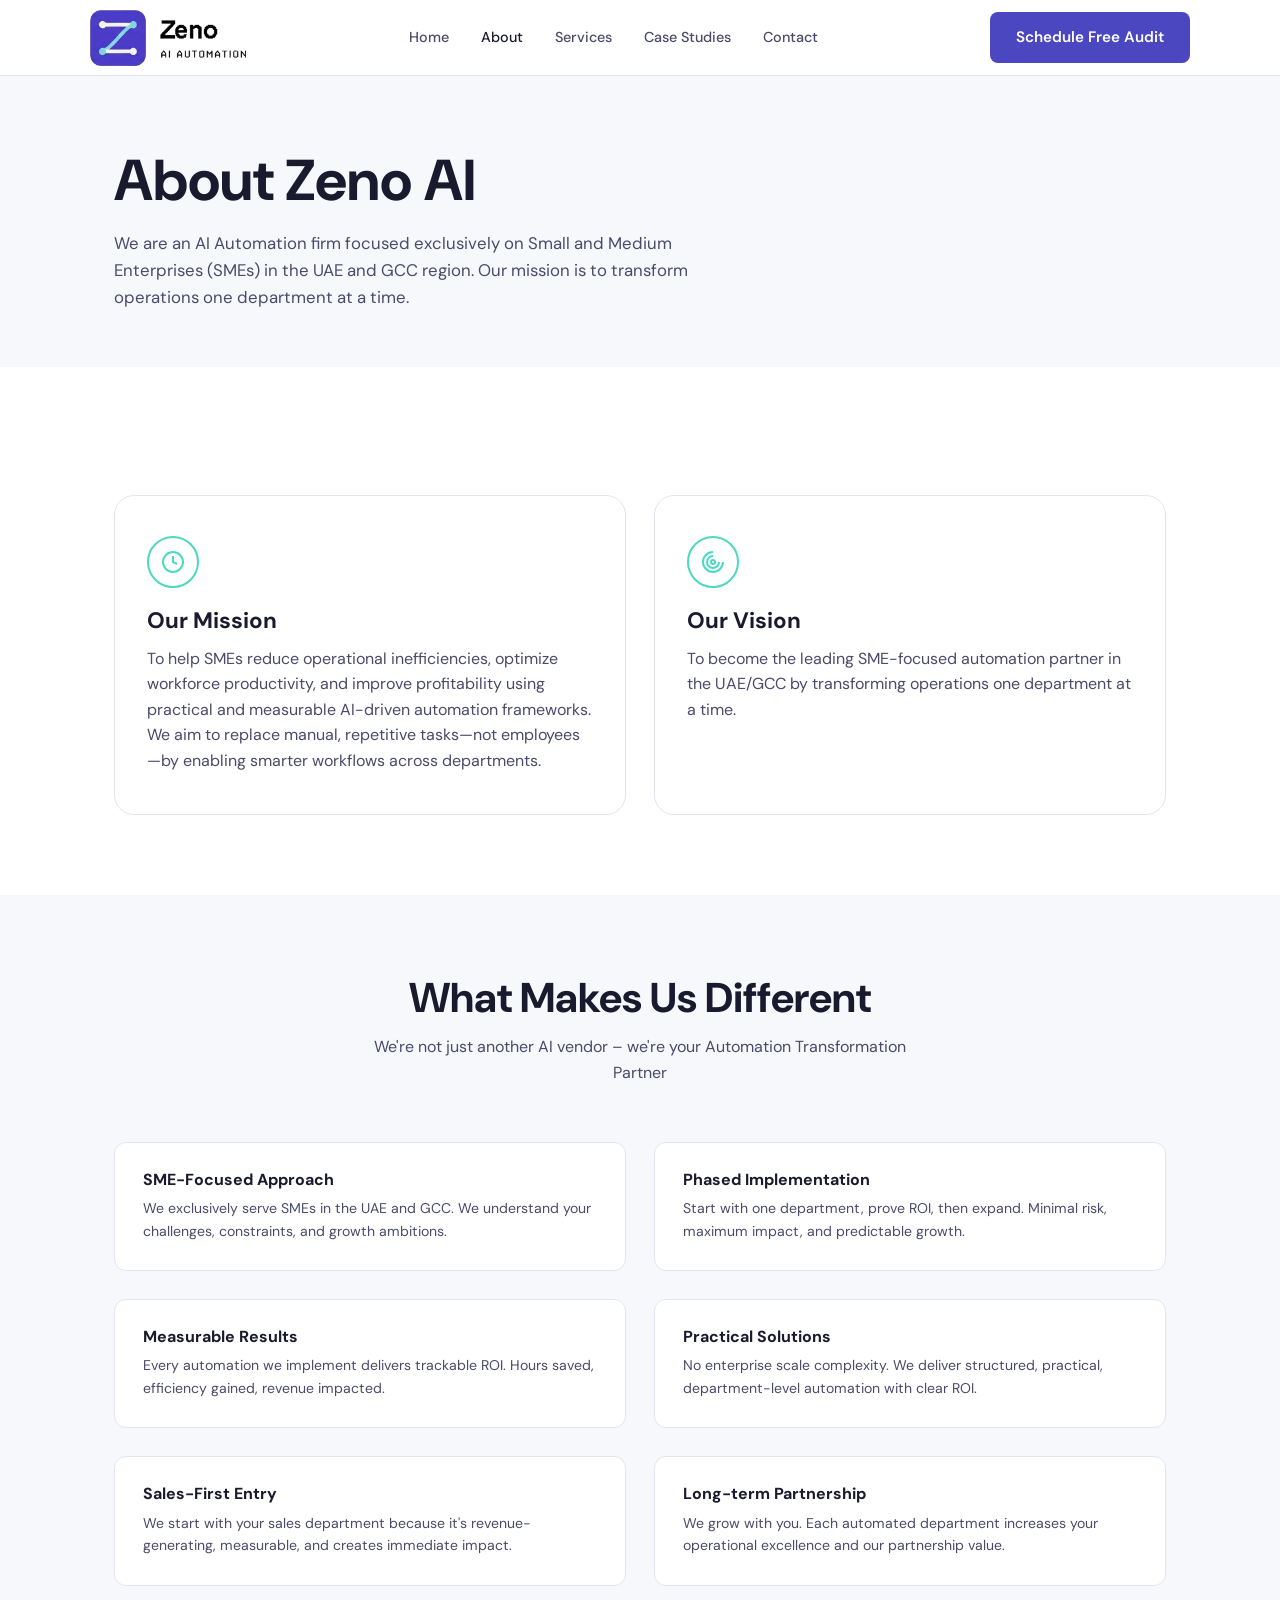
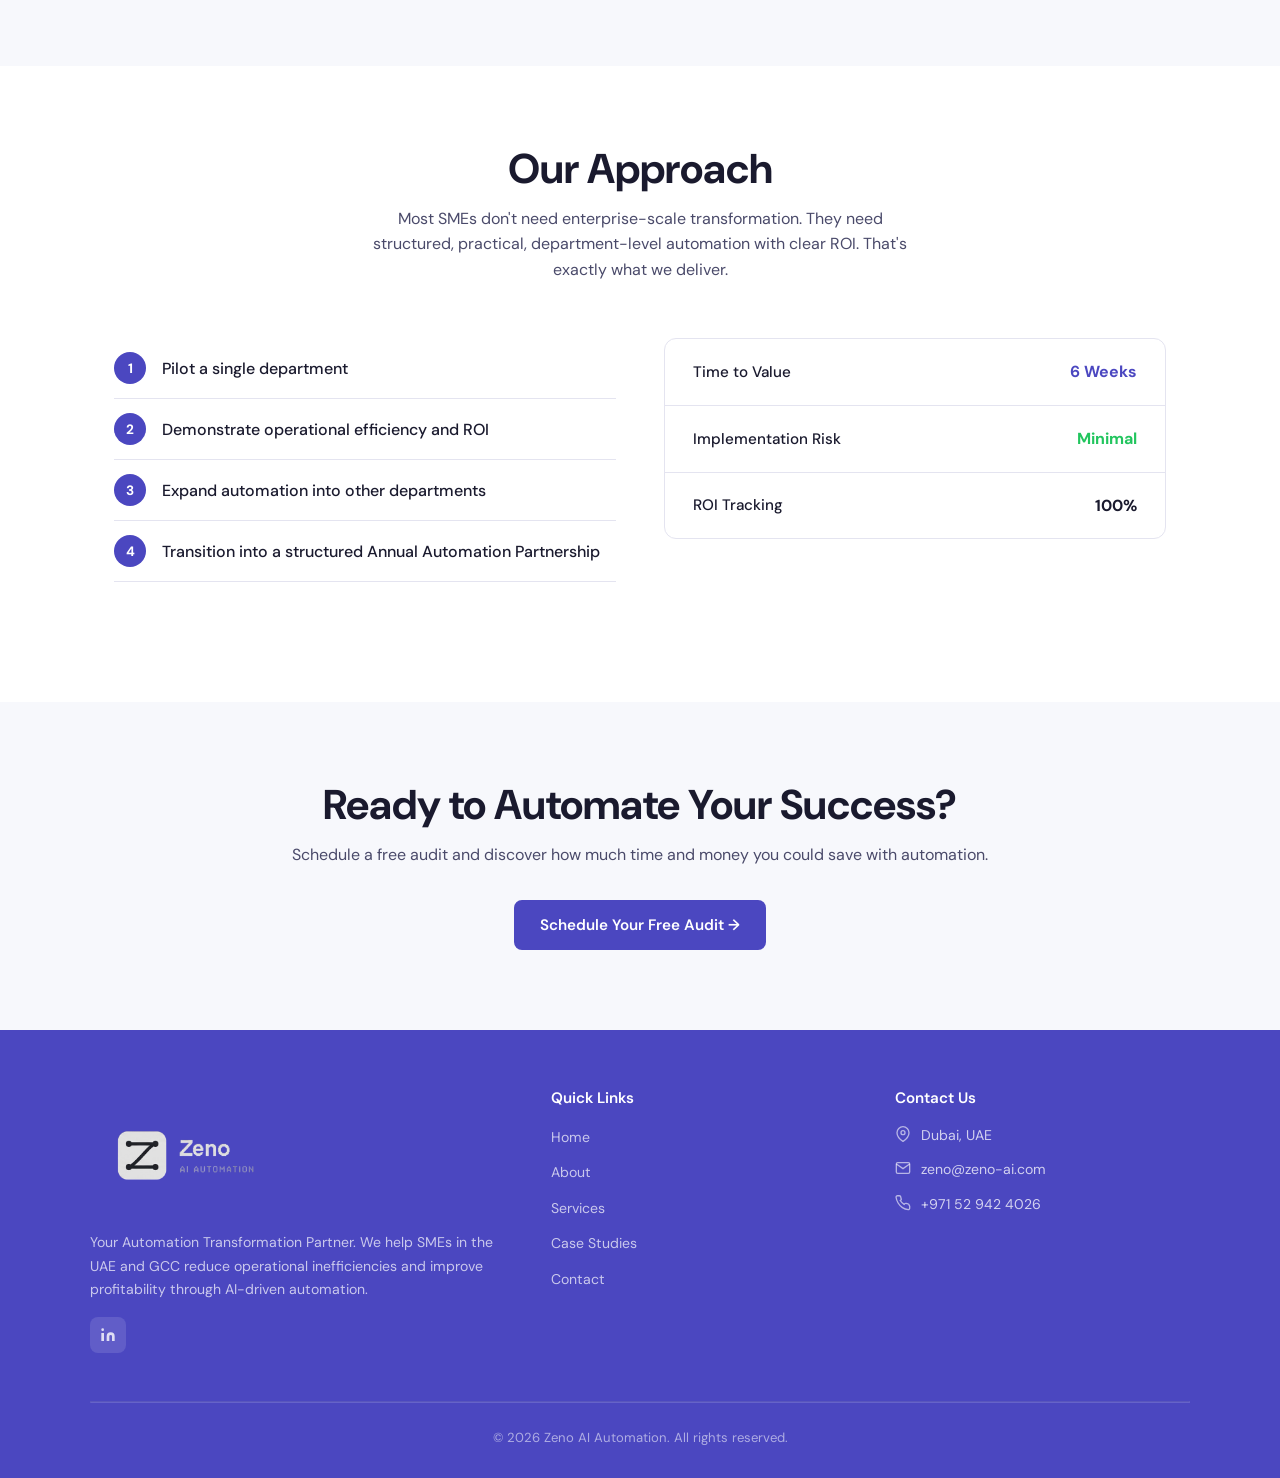
==== about.html @ a8609e35 "Update Zeno website" ====
<!DOCTYPE html>
<html lang="en">
<head>
  <meta charset="UTF-8" />
  <meta name="viewport" content="width=device-width, initial-scale=1.0" />
  <title>About – Zeno AI Automation</title>
  <meta name="description" content="We are an AI Automation firm focused exclusively on SMEs in the UAE and GCC region. Our mission is to transform operations one department at a time." />
  <link rel="stylesheet" href="styles.css" />
  <link rel="stylesheet" href="animations.css" />
  <style>
    .page-hero { padding: 72px 0 56px; }
    .page-hero h1 { margin-bottom: 16px; }
    .page-hero p { font-size: 1.05rem; max-width: 600px; }

    /* Mission/Vision */
    .mv-grid { display: grid; grid-template-columns: 1fr 1fr; gap: 28px; margin-top: 48px; }
    .mv-card { padding: 40px 32px; border: 1px solid var(--border); border-radius: var(--radius-lg); }
    .mv-icon { width: 52px; height: 52px; border-radius: 50%; border: 2px solid var(--brand-cyan); display: flex; align-items: center; justify-content: center; color: var(--brand-cyan); margin-bottom: 20px; }
    .mv-card h3 { margin-bottom: 12px; }

    /* Differentiators */
    .diff-grid { display: grid; grid-template-columns: 1fr 1fr; gap: 28px; }
    .diff-item h4 { font-size: 1rem; margin-bottom: 8px; }
    .diff-item p { font-size: 0.88rem; }

    /* Approach */
    .approach-steps { list-style: none; counter-reset: step; margin-bottom: 40px; }
    .approach-steps li {
      counter-increment: step;
      display: flex; align-items: center; gap: 16px;
      padding: 14px 0; border-bottom: 1px solid var(--border);
      font-weight: 500;
    }
    .approach-steps li::before {
      content: counter(step);
      width: 32px; height: 32px; border-radius: 50%;
      background: var(--brand-purple); color: #fff;
      display: flex; align-items: center; justify-content: center;
      font-size: 0.85rem; font-weight: 700; flex-shrink: 0;
    }

    .metrics-card { background: #fff; border: 1px solid var(--border); border-radius: var(--radius); overflow: hidden; }
    .metric-row { display: flex; align-items: center; justify-content: space-between; padding: 20px 28px; border-bottom: 1px solid var(--border); }
    .metric-row:last-child { border-bottom: none; }
    .metric-label { font-weight: 500; font-size: 0.95rem; }
    .metric-value { font-weight: 700; color: var(--brand-purple); font-size: 1rem; }
    .metric-value.minimal { color: #22c55e; }
    .metric-value.full { color: var(--text-dark); }

    @media (max-width: 640px) {
      .mv-grid, .diff-grid { grid-template-columns: 1fr; }
    }
  </style>
</head>
<body>

<!-- NAVBAR -->
<nav class="navbar">
  <div class="navbar-inner">
    <a href="index.html" class="navbar-logo">
      <img src="assets/logo.png" alt="Zeno AI Automation" />
    </a>
    <div class="hamburger" id="hamburger">
      <span></span><span></span><span></span>
    </div>
    <div class="navbar-links" id="nav-links">
      <a href="index.html">Home</a>
      <a href="about.html" class="active">About</a>
      <a href="services.html">Services</a>
      <a href="case-studies.html">Case Studies</a>
      <a href="contact.html" >Contact</a>
    </div>
    <div class="navbar-cta">
      <a href="contact.html" class="btn-primary">Schedule Free Audit</a>
    </div>
  </div>
</nav>

<!-- PAGE HERO -->
<section class="page-hero" style="background:var(--bg-light);">
  <div class="container reveal">
    <h1>About Zeno AI</h1>
    <p>We are an AI Automation firm focused exclusively on Small and Medium Enterprises (SMEs) in the UAE and GCC region. Our mission is to transform operations one department at a time.</p>
  </div>
</section>

<!-- MISSION & VISION -->
<section style="background:#fff;">
  <div class="container">
    <div class="mv-grid">
      <div class="mv-card reveal">
        <div class="mv-icon">
          <svg width="24" height="24" fill="none" stroke="currentColor" stroke-width="2" viewBox="0 0 24 24"><circle cx="12" cy="12" r="10"/><polyline points="12 6 12 12 16 14"/></svg>
        </div>
        <h3>Our Mission</h3>
        <p>To help SMEs reduce operational inefficiencies, optimize workforce productivity, and improve profitability using practical and measurable AI-driven automation frameworks. We aim to replace manual, repetitive tasks—not employees—by enabling smarter workflows across departments.</p>
      </div>
      <div class="mv-card reveal">
        <div class="mv-icon">
          <svg width="24" height="24" fill="none" stroke="currentColor" stroke-width="2" viewBox="0 0 24 24"><circle cx="12" cy="12" r="2"/><path d="M12 2a10 10 0 1 0 10 10"/><path d="M12 6a6 6 0 1 0 6 6"/></svg>
        </div>
        <h3>Our Vision</h3>
        <p>To become the leading SME-focused automation partner in the UAE/GCC by transforming operations one department at a time.</p>
      </div>
    </div>
  </div>
</section>

<!-- WHAT MAKES US DIFFERENT -->
<section style="background:var(--bg-light);">
  <div class="container">
    <div class="section-header reveal">
      <h2>What Makes Us Different</h2>
      <p>We're not just another AI vendor – we're your Automation Transformation Partner</p>
    </div>
    <div class="diff-grid">
      <div class="card diff-item reveal">
        <h4>SME-Focused Approach</h4>
        <p>We exclusively serve SMEs in the UAE and GCC. We understand your challenges, constraints, and growth ambitions.</p>
      </div>
      <div class="card diff-item reveal">
        <h4>Phased Implementation</h4>
        <p>Start with one department, prove ROI, then expand. Minimal risk, maximum impact, and predictable growth.</p>
      </div>
      <div class="card diff-item reveal">
        <h4>Measurable Results</h4>
        <p>Every automation we implement delivers trackable ROI. Hours saved, efficiency gained, revenue impacted.</p>
      </div>
      <div class="card diff-item reveal">
        <h4>Practical Solutions</h4>
        <p>No enterprise scale complexity. We deliver structured, practical, department-level automation with clear ROI.</p>
      </div>
      <div class="card diff-item reveal">
        <h4>Sales-First Entry</h4>
        <p>We start with your sales department because it's revenue-generating, measurable, and creates immediate impact.</p>
      </div>
      <div class="card diff-item reveal">
        <h4>Long-term Partnership</h4>
        <p>We grow with you. Each automated department increases your operational excellence and our partnership value.</p>
      </div>
    </div>
  </div>
</section>

<!-- OUR APPROACH -->
<section style="background:#fff;">
  <div class="container">
    <div class="section-header reveal">
      <h2>Our Approach</h2>
      <p>Most SMEs don't need enterprise-scale transformation. They need structured, practical, department-level automation with clear ROI. That's exactly what we deliver.</p>
    </div>
    <div class="grid-2" style="gap:48px; align-items:start;">
      <div class="reveal">
        <ol class="approach-steps">
          <li>Pilot a single department</li>
          <li>Demonstrate operational efficiency and ROI</li>
          <li>Expand automation into other departments</li>
          <li>Transition into a structured Annual Automation Partnership</li>
        </ol>
      </div>
      <div class="metrics-card reveal">
        <div class="metric-row">
          <span class="metric-label">Time to Value</span>
          <span class="metric-value">6 Weeks</span>
        </div>
        <div class="metric-row">
          <span class="metric-label">Implementation Risk</span>
          <span class="metric-value minimal">Minimal</span>
        </div>
        <div class="metric-row">
          <span class="metric-label">ROI Tracking</span>
          <span class="metric-value full">100%</span>
        </div>
      </div>
    </div>
  </div>
</section>

<!-- CTA -->
<section class="cta-section" style="background:var(--bg-light);">
  <div class="container reveal">
    <h2>Ready to Automate Your Success?</h2>
    <p>Schedule a free audit and discover how much time and money you could save with automation.</p>
    <a href="contact.html" class="btn-primary">Schedule Your Free Audit →</a>
  </div>
</section>

<!-- FOOTER -->
<footer>
  <div class="footer-inner">
    <div class="footer-grid">
      <div class="footer-brand">
        <img class="footer-logo" src="assets/Zeno Logo monochrom removebg V2.png" alt="Zeno AI Automation" />
        <p>Your Automation Transformation Partner. We help SMEs in the UAE and GCC reduce operational inefficiencies and improve profitability through AI-driven automation.</p>
        <a href="https://linkedin.com" class="social-link" target="_blank" rel="noopener">
          <svg width="16" height="16" fill="currentColor" viewBox="0 0 24 24"><path d="M16 8a6 6 0 0 1 6 6v7h-4v-7a2 2 0 0 0-2-2 2 2 0 0 0-2 2v7h-4v-7a6 6 0 0 1 6-6z"/><rect x="2" y="9" width="4" height="12"/><circle cx="4" cy="4" r="2"/></svg>
        </a>
      </div>
      <div class="footer-col">
        <h4>Quick Links</h4>
        <ul>
          <li><a href="index.html">Home</a></li>
          <li><a href="about.html">About</a></li>
          <li><a href="services.html">Services</a></li>
          <li><a href="case-studies.html">Case Studies</a></li>
          <li><a href="contact.html">Contact</a></li>
        </ul>
      </div>
      <div class="footer-col">
        <h4>Contact Us</h4>
        <div class="footer-contact-item">
          <svg fill="none" stroke="currentColor" stroke-width="2" viewBox="0 0 24 24"><path d="M21 10c0 7-9 13-9 13s-9-6-9-13a9 9 0 0 1 18 0z"/><circle cx="12" cy="10" r="3"/></svg>
          <span>Dubai, UAE</span>
        </div>
        <div class="footer-contact-item">
          <svg fill="none" stroke="currentColor" stroke-width="2" viewBox="0 0 24 24"><path d="M4 4h16c1.1 0 2 .9 2 2v12c0 1.1-.9 2-2 2H4c-1.1 0-2-.9-2-2V6c0-1.1.9-2 2-2z"/><polyline points="22,6 12,13 2,6"/></svg>
          <span>zeno@zeno-ai.com</span>
        </div>
        <div class="footer-contact-item">
          <svg fill="none" stroke="currentColor" stroke-width="2" viewBox="0 0 24 24"><path d="M22 16.92v3a2 2 0 0 1-2.18 2 19.79 19.79 0 0 1-8.63-3.07A19.5 19.5 0 0 1 4.69 12a19.79 19.79 0 0 1-3.07-8.67A2 2 0 0 1 3.6 1.18h3a2 2 0 0 1 2 1.72c.127.96.361 1.903.7 2.81a2 2 0 0 1-.45 2.11L7.91 8.29a16 16 0 0 0 5.8 5.8l.91-.91a2 2 0 0 1 2.11-.45c.907.339 1.85.573 2.81.7a2 2 0 0 1 1.72 2.03z"/></svg>
          <span>+971 52 942 4026</span>
        </div>
      </div>
    </div>
    <hr class="footer-divider" />
    <div class="footer-bottom">© 2026 Zeno AI Automation. All rights reserved.</div>
  </div>
</footer>

<script src="main.js"></script>
</body>
</html>
---- styles.css ----
@import url('https://fonts.googleapis.com/css2?family=DM+Sans:ital,opsz,wght@0,9..40,300;0,9..40,400;0,9..40,500;0,9..40,600;0,9..40,700;1,9..40,400&display=swap');

:root {
  --brand-purple: #4B47C0;
  --brand-purple-dark: #3B38A0;
  --brand-cyan: #4DD9C0;
  --bg-white: #fff;
  --bg-light: #F7F8FC;
  --text-dark: #1A1A2E;
  --text-mid: #4A4A6A;
  --text-light: #8888AA;
  --border: #E4E4F0;
  --radius: 12px;
  --radius-lg: 20px;
  --shadow: 0 4px 24px rgba(75,71,192,0.10);
  --shadow-card: 0 2px 12px rgba(75,71,192,0.08);
  --transition: 0.22s cubic-bezier(.4,0,.2,1);
  --max-width: 1100px;
}

*, *::before, *::after { box-sizing: border-box; margin: 0; padding: 0; }
html { scroll-behavior: smooth; }
body {
  font-family: 'DM Sans', sans-serif;
  color: var(--text-dark);
  background: var(--bg-white);
  line-height: 1.6;
  font-size: 16px;
}
h1, h2, h3, h4, h5 { font-weight: 700; line-height: 1.15; }
h1 { font-size: clamp(2.2rem, 5vw, 3.6rem); }
h2 { font-size: clamp(1.7rem, 3.5vw, 2.6rem); }
h3 { font-size: clamp(1.1rem, 2vw, 1.4rem); }
p { color: var(--text-mid); }
a { color: inherit; text-decoration: none; }

.container { max-width: var(--max-width); margin: 0 auto; padding: 0 24px; }
section { padding: 80px 0; }
.grid-2 { display: grid; grid-template-columns: 1fr 1fr; gap: 24px; }
.grid-3 { display: grid; grid-template-columns: repeat(3, 1fr); gap: 24px; }
.grid-4 { display: grid; grid-template-columns: repeat(4, 1fr); gap: 20px; }

.btn-primary,
.btn-outline,
.btn-white {
  display: inline-flex;
  align-items: center;
  justify-content: center;
  gap: 8px;
  padding: 13px 26px;
  border-radius: 8px;
  font-family: inherit;
  font-weight: 600;
  font-size: 0.95rem;
  border: none;
  cursor: pointer;
  transition: background var(--transition), color var(--transition), border-color var(--transition), transform var(--transition), box-shadow var(--transition);
}
.btn-primary { background: var(--brand-purple); color: #fff; }
.btn-primary:hover { background: var(--brand-purple-dark); transform: translateY(-1px); box-shadow: 0 6px 20px rgba(75,71,192,0.28); }
.btn-outline { background: transparent; color: var(--text-dark); border: 1.5px solid var(--border); }
.btn-outline:hover { border-color: var(--brand-purple); color: var(--brand-purple); }
.btn-white { background: #fff; color: var(--brand-purple); }
.btn-white:hover { box-shadow: 0 4px 16px rgba(255,255,255,0.3); }

.navbar {
  position: sticky;
  top: 0;
  z-index: 100;
  height: 76px;
  padding: 0 24px;
  background: rgba(255,255,255,0.95);
  backdrop-filter: blur(12px);
  border-bottom: 1px solid var(--border);
  display: flex;
  align-items: center;
}
.navbar-inner {
  max-width: var(--max-width);
  width: 100%;
  margin: 0 auto;
  display: flex;
  align-items: center;
  justify-content: space-between;
}
.navbar-logo { display: flex; align-items: center; }
.navbar-logo img { height: 56px; width: auto; display: block; }
.navbar-links { display: flex; align-items: center; gap: 32px; }
.navbar-links a { font-size: 0.9rem; font-weight: 500; color: var(--text-mid); transition: color var(--transition); }
.navbar-links a:hover, .navbar-links a.active { color: var(--text-dark); }
.navbar-links a.nav-cta { color: var(--brand-purple); text-decoration: underline; }
.navbar-cta { margin-left: 8px; }
.hamburger { display: none; flex-direction: column; gap: 5px; cursor: pointer; padding: 4px; }
.hamburger span { width: 22px; height: 2px; background: var(--text-dark); border-radius: 2px; }

.card {
  background: #fff;
  border: 1px solid var(--border);
  border-radius: var(--radius);
  padding: 28px;
  transition: box-shadow var(--transition), transform var(--transition);
}
.card:hover { box-shadow: var(--shadow); transform: translateY(-2px); }
.badge {
  display: inline-block;
  background: rgba(75,71,192,0.1);
  color: var(--brand-purple);
  padding: 4px 14px;
  border-radius: 20px;
  font-size: 0.8rem;
  font-weight: 600;
  margin-bottom: 16px;
}
.stat-pill {
  display: flex;
  align-items: center;
  gap: 10px;
  background: #fff;
  border: 1px solid var(--border);
  border-radius: 10px;
  padding: 12px 20px;
}
.stat-number { font-size: 1.6rem; font-weight: 700; color: var(--text-dark); line-height: 1; }
.stat-label { font-size: 0.8rem; color: var(--text-light); }
.icon-circle {
  width: 48px;
  height: 48px;
  border-radius: 50%;
  background: rgba(75,71,192,0.1);
  display: flex;
  align-items: center;
  justify-content: center;
  color: var(--brand-purple);
  flex-shrink: 0;
}

.section-header { text-align: center; margin-bottom: 56px; }
.section-header h2 { margin-bottom: 12px; }
.section-header p { max-width: 560px; margin: 0 auto; color: var(--text-mid); }
.section-purple { background: var(--brand-purple); color: #fff; }
.section-purple h2, .section-purple h3 { color: #fff; }
.section-purple p { color: rgba(255,255,255,0.82); }
.cta-section { text-align: center; padding: 80px 0; }
.cta-section h2 { margin-bottom: 12px; }
.cta-section p { margin-bottom: 32px; }
.divider { height: 1px; background: var(--border); border: none; }
.checklist { list-style: none; }
.checklist li { display: flex; gap: 10px; margin-bottom: 10px; font-size: 0.92rem; color: var(--text-mid); }
.check-icon { color: var(--brand-cyan); flex-shrink: 0; margin-top: 2px; }

.process-step {
  display: flex;
  gap: 20px;
  align-items: flex-start;
  margin-bottom: 24px;
  padding: 24px;
  background: #fff;
  border: 1px solid var(--border);
  border-radius: var(--radius);
}
.step-num {
  width: 40px;
  height: 40px;
  border-radius: 50%;
  background: var(--brand-purple);
  color: #fff;
  display: flex;
  align-items: center;
  justify-content: center;
  font-weight: 700;
  font-size: 0.9rem;
  flex-shrink: 0;
}
.step-content h4 { font-size: 1rem; margin-bottom: 4px; }
.step-content p { font-size: 0.88rem; }

footer {
  background: var(--brand-purple);
  color: rgba(255,255,255,0.85);
  padding: 60px 24px 30px;
}
.footer-inner { max-width: var(--max-width); margin: 0 auto; }
.footer-grid { display: grid; grid-template-columns: 1.4fr 1fr 1fr; gap: 48px; margin-bottom: 48px; }
.footer-logo { display: block; width: 190px; max-width: 100%; height: auto; margin-bottom: 12px; }
.footer-brand p { font-size: 0.88rem; line-height: 1.65; color: rgba(255,255,255,0.7); }
.footer-col h4 { color: #fff; font-size: 0.95rem; font-weight: 600; margin-bottom: 16px; }
.footer-col ul { list-style: none; }
.footer-col ul li { margin-bottom: 10px; }
.footer-col ul li a { color: rgba(255,255,255,0.7); font-size: 0.88rem; transition: color var(--transition); }
.footer-col ul li a:hover { color: #fff; }
.footer-contact-item { display: flex; align-items: flex-start; gap: 10px; margin-bottom: 12px; }
.footer-contact-item svg { width: 16px; height: 16px; flex-shrink: 0; margin-top: 2px; color: rgba(255,255,255,0.6); }
.footer-contact-item span { font-size: 0.88rem; color: rgba(255,255,255,0.75); }
.footer-divider { border-color: rgba(255,255,255,0.15); margin-bottom: 24px; }
.footer-bottom { text-align: center; font-size: 0.82rem; color: rgba(255,255,255,0.55); }
.social-link {
  display: inline-flex;
  align-items: center;
  justify-content: center;
  width: 36px;
  height: 36px;
  border-radius: 8px;
  background: rgba(255,255,255,0.12);
  color: rgba(255,255,255,0.8);
  margin-top: 16px;
  transition: background var(--transition);
}
.social-link:hover { background: rgba(255,255,255,0.22); }

@media (max-width: 900px) {
  .grid-3 { grid-template-columns: 1fr 1fr; }
  .grid-4 { grid-template-columns: 1fr 1fr; }
  .footer-grid { grid-template-columns: 1fr 1fr; }
}
@media (max-width: 640px) {
  section { padding: 56px 0; }
  .grid-2, .grid-3, .grid-4 { grid-template-columns: 1fr; }
  .footer-grid { grid-template-columns: 1fr; gap: 32px; }
  .navbar-links, .navbar-cta { display: none; }
  .hamburger { display: flex; }
  .navbar-links.open {
    display: flex;
    flex-direction: column;
    align-items: flex-start;
    position: absolute;
    top: 76px;
    left: 0;
    right: 0;
    background: #fff;
    border-bottom: 1px solid var(--border);
    padding: 20px 24px;
    gap: 18px;
  }
  .navbar-cta.open { display: block; padding: 0 24px 20px; }
}
---- animations.css ----
/* ========== SCROLL REVEAL ANIMATIONS ========== */

.reveal {
  opacity: 0;
  transform: translateY(22px);
  transition: opacity 0.55s cubic-bezier(.4,0,.2,1), transform 0.55s cubic-bezier(.4,0,.2,1);
}

.reveal.visible {
  opacity: 1;
  transform: none;
}

/* Stagger siblings */
.reveal:nth-child(2) { transition-delay: 0.07s; }
.reveal:nth-child(3) { transition-delay: 0.14s; }
.reveal:nth-child(4) { transition-delay: 0.21s; }
.reveal:nth-child(5) { transition-delay: 0.28s; }
.reveal:nth-child(6) { transition-delay: 0.35s; }
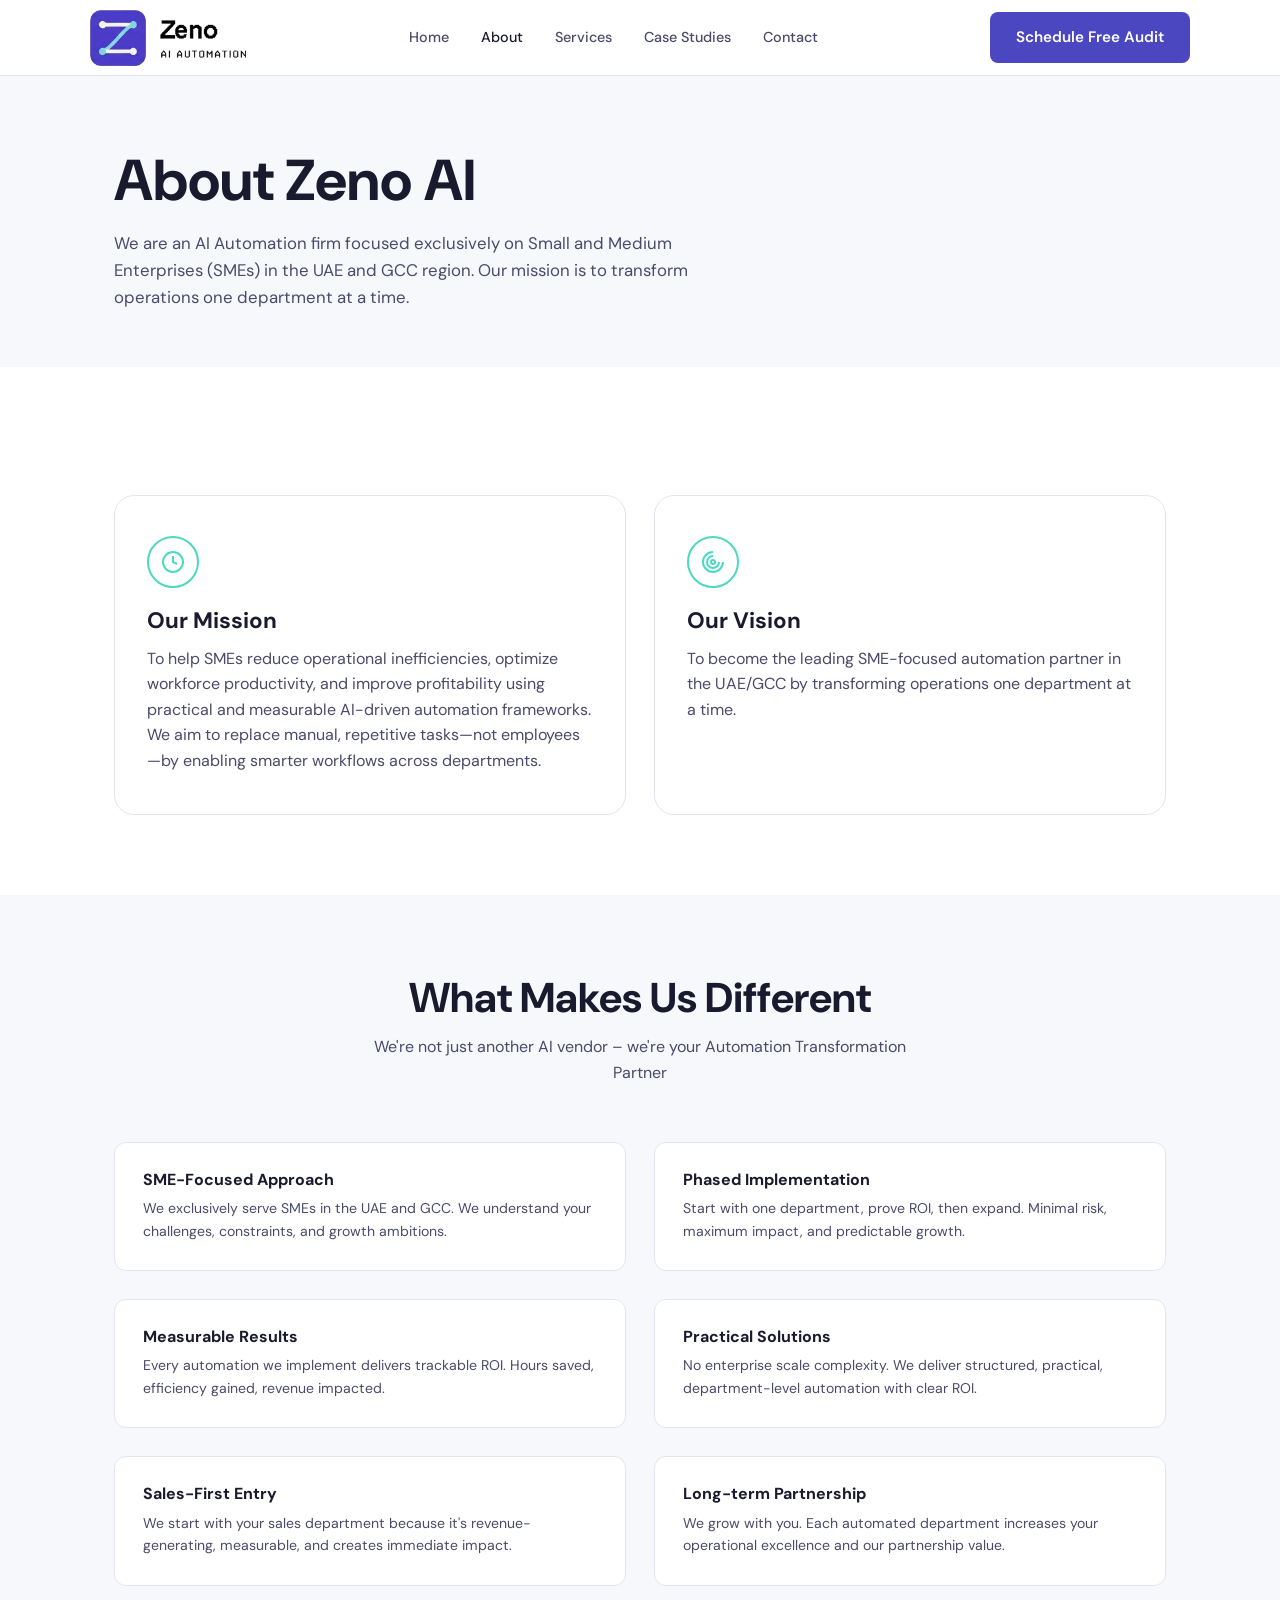
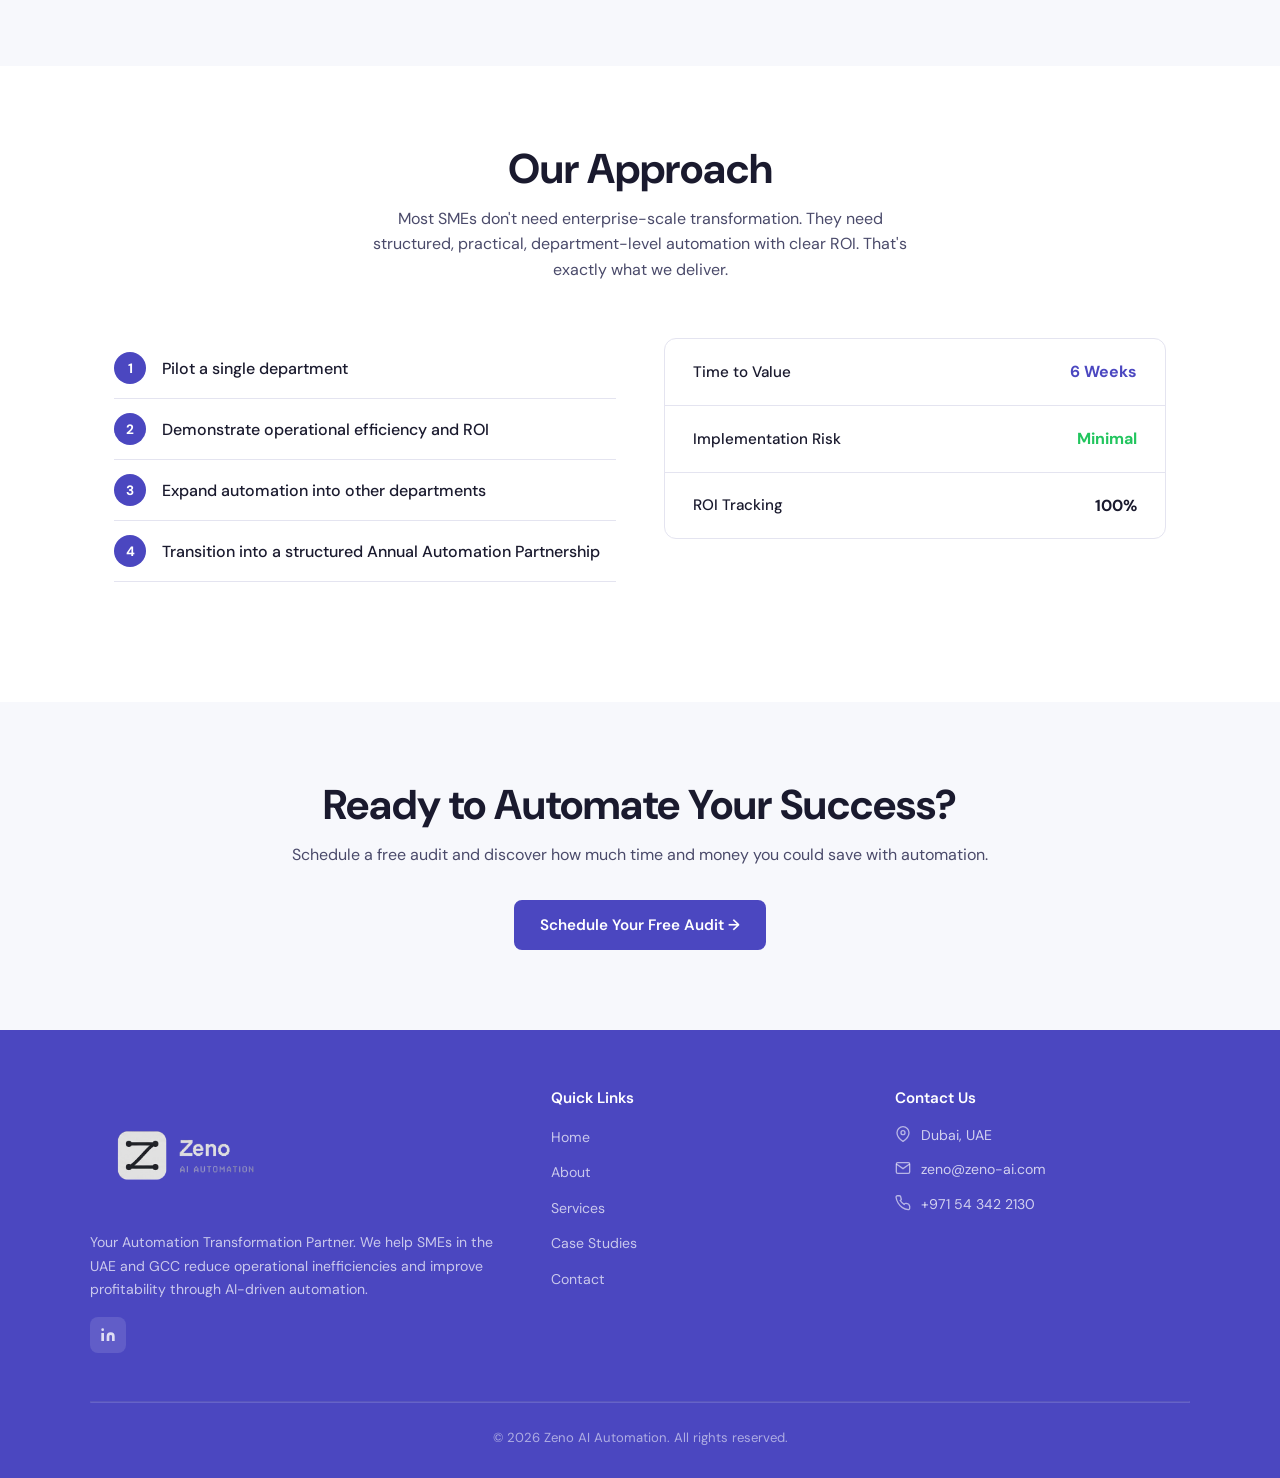
==== commit 9a37c20f: "Update website" ====
--- a/about.html
+++ b/about.html
@@ -218,7 +218,7 @@
         </div>
         <div class="footer-contact-item">
           <svg fill="none" stroke="currentColor" stroke-width="2" viewBox="0 0 24 24"><path d="M22 16.92v3a2 2 0 0 1-2.18 2 19.79 19.79 0 0 1-8.63-3.07A19.5 19.5 0 0 1 4.69 12a19.79 19.79 0 0 1-3.07-8.67A2 2 0 0 1 3.6 1.18h3a2 2 0 0 1 2 1.72c.127.96.361 1.903.7 2.81a2 2 0 0 1-.45 2.11L7.91 8.29a16 16 0 0 0 5.8 5.8l.91-.91a2 2 0 0 1 2.11-.45c.907.339 1.85.573 2.81.7a2 2 0 0 1 1.72 2.03z"/></svg>
-          <span>+971 52 942 4026</span>
+          <span>+971 54 342 2130</span>
         </div>
       </div>
     </div>
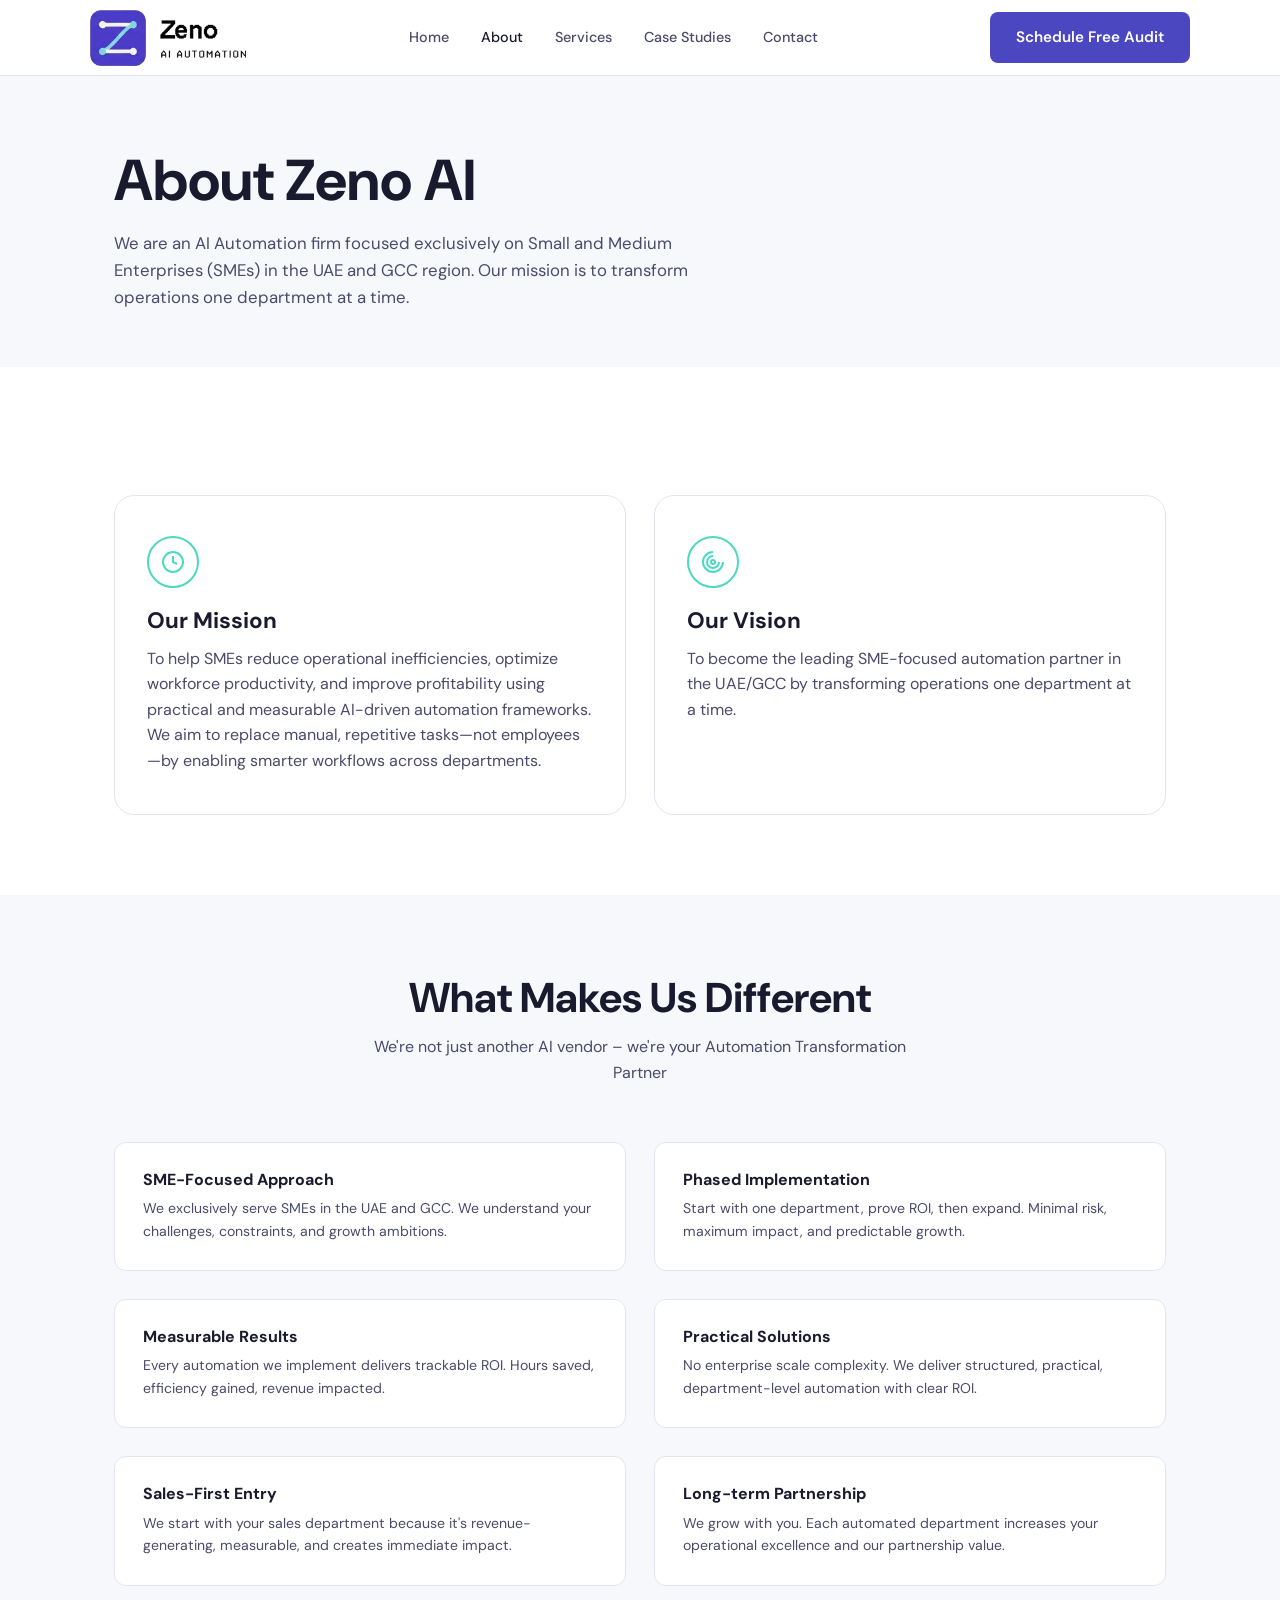
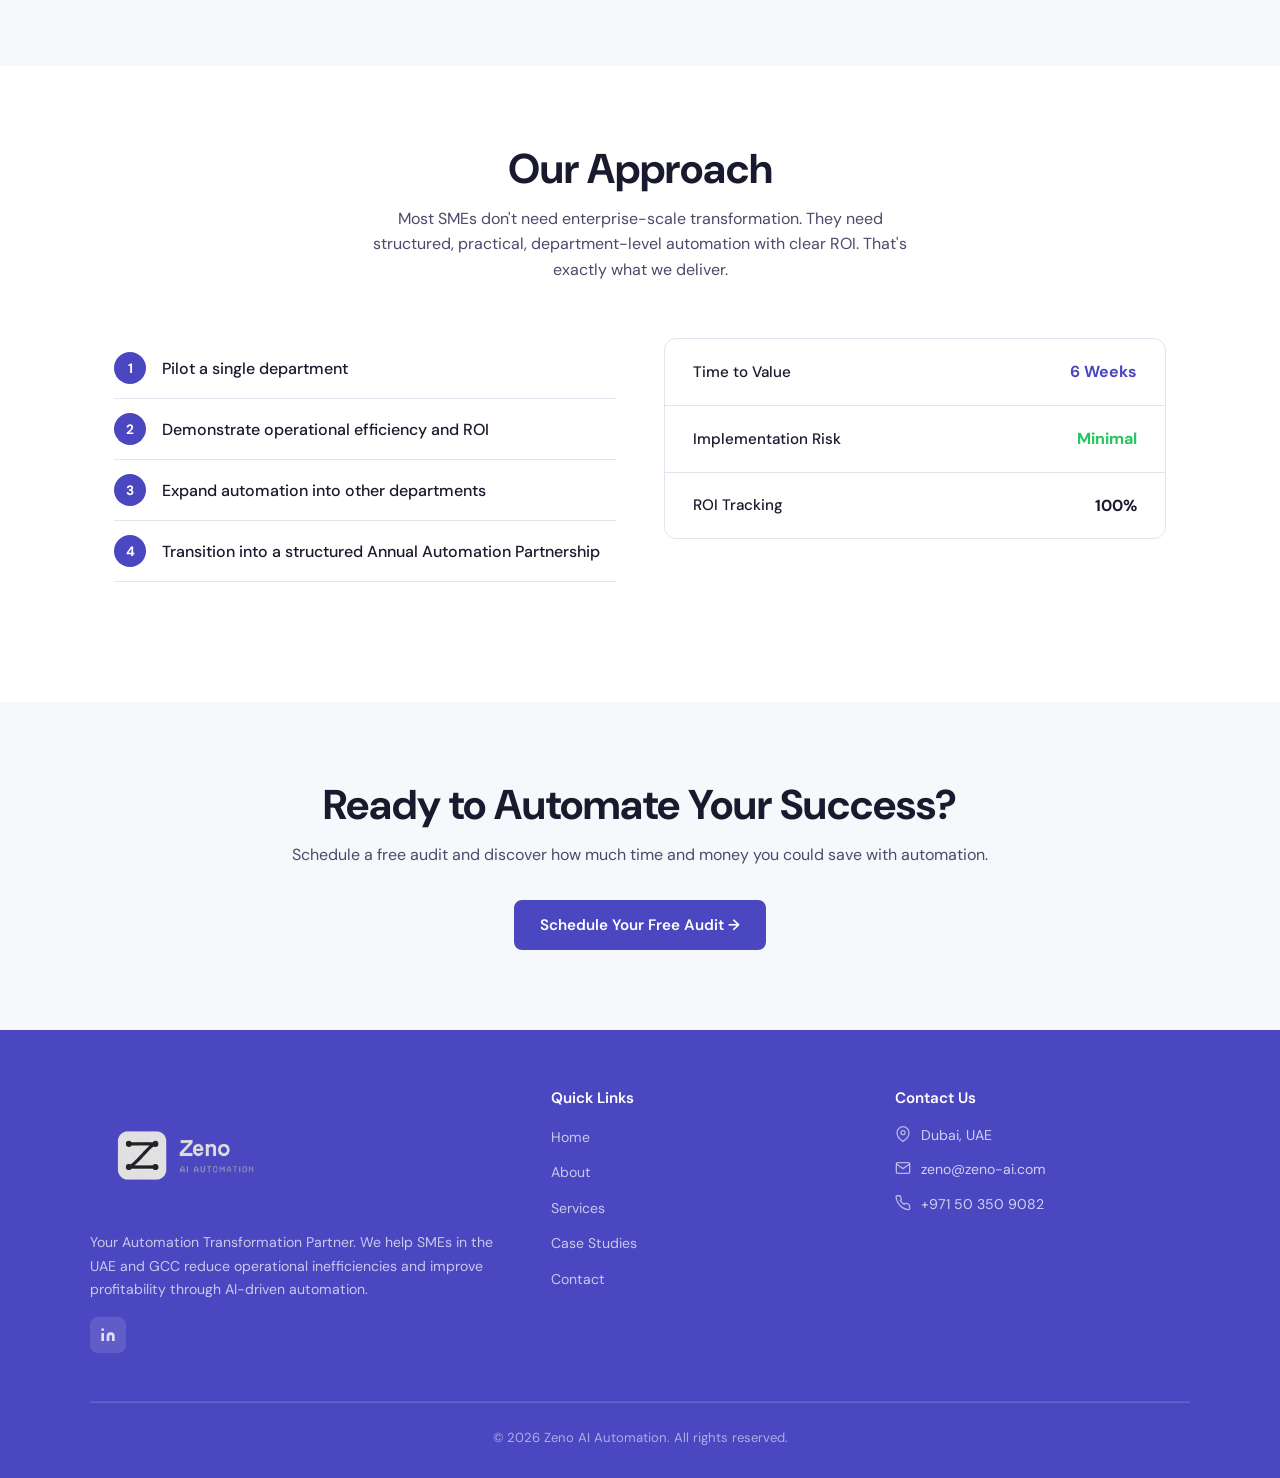
==== commit 529a5e47: "Update contact phone number in about.html" ====
--- a/about.html
+++ b/about.html
@@ -192,7 +192,7 @@
       <div class="footer-brand">
         <img class="footer-logo" src="assets/Zeno Logo monochrom removebg V2.png" alt="Zeno AI Automation" />
         <p>Your Automation Transformation Partner. We help SMEs in the UAE and GCC reduce operational inefficiencies and improve profitability through AI-driven automation.</p>
-        <a href="https://linkedin.com" class="social-link" target="_blank" rel="noopener">
+        <a href="https://www.linkedin.com/company/zeno-ai-automation/?lipi=urn%3Ali%3Apage%3Ad_flagship3_search_srp_companies%3BD8mQ1wXdQDKZ%2Byo0S02Z6A%3D%3D" class="social-link" target="_blank" rel="noopener">
           <svg width="16" height="16" fill="currentColor" viewBox="0 0 24 24"><path d="M16 8a6 6 0 0 1 6 6v7h-4v-7a2 2 0 0 0-2-2 2 2 0 0 0-2 2v7h-4v-7a6 6 0 0 1 6-6z"/><rect x="2" y="9" width="4" height="12"/><circle cx="4" cy="4" r="2"/></svg>
         </a>
       </div>
@@ -218,7 +218,7 @@
         </div>
         <div class="footer-contact-item">
           <svg fill="none" stroke="currentColor" stroke-width="2" viewBox="0 0 24 24"><path d="M22 16.92v3a2 2 0 0 1-2.18 2 19.79 19.79 0 0 1-8.63-3.07A19.5 19.5 0 0 1 4.69 12a19.79 19.79 0 0 1-3.07-8.67A2 2 0 0 1 3.6 1.18h3a2 2 0 0 1 2 1.72c.127.96.361 1.903.7 2.81a2 2 0 0 1-.45 2.11L7.91 8.29a16 16 0 0 0 5.8 5.8l.91-.91a2 2 0 0 1 2.11-.45c.907.339 1.85.573 2.81.7a2 2 0 0 1 1.72 2.03z"/></svg>
-          <span>+971 54 342 2130</span>
+          <span>+971 50 350 9082</span>
         </div>
       </div>
     </div>
